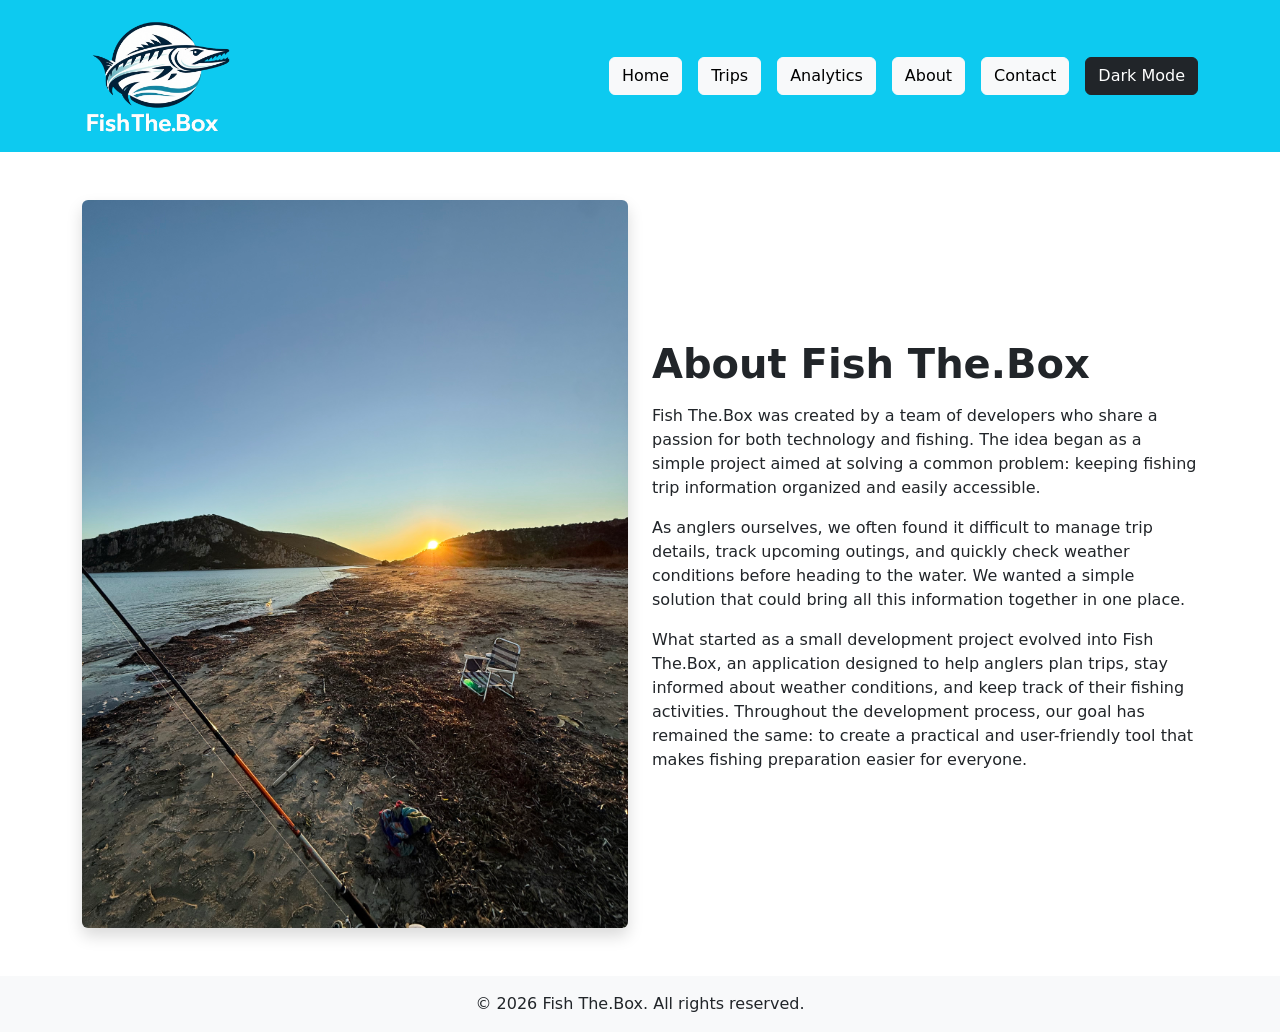
==== George KIoutas Midterm Project/About/about.html @ 332cd0f7 "Added recent activity which takes info from trip page. Also fixed the quotes on home page and gives " ====
<!DOCTYPE html>
<html lang="en">

<head>
    <meta charset="UTF-8">
    <meta name="viewport" content="width=device-width>
    <meta name="description" content="Information about Fish The.Box and its team">
    <meta name="author" content="George Kioutas">
    <title>Fish The.Box / About</title>
    <link href="https://cdn.jsdelivr.net/npm/bootstrap@5.3.3/dist/css/bootstrap.min.css"rel="stylesheet">
    <link rel="stylesheet" href="styles about.css">
    <link rel="stylesheet" href="../DarkMode/DarkMode.css">
    <script src="https://cdn.jsdelivr.net/npm/bootstrap@5.3.3/dist/js/bootstrap.bundle.min.js"defer></script>
    <script src="../DarkMode/DarkMode.js" defer></script>
    <script src="../Other Scripts/Navbar/navbar.js" defer></script>
</head>

<body>

    <!-- Header with logo and shared navigation -->


    <header class="bg-info text-white sticky-top">
        <div class="container py-3">
            <div class="d-flex justify-content-between align-items-center flex-wrap gap-3">
                <img src="../Photos/logo.png"
                     alt="Fish The.Box logo"
                     width="150"
                     height="120">

                <div id="navbar"></div>
            </div>
        </div>
    </header>

    <main>

        <!-- Information about the application -->


        <section class="about-section py-5">
            <div class="container">
                <div class="row align-items-center g-4">

                    <div class="col-md-6">
                        <img src="../Photos/divari fishing.jpeg"
                             class="img-fluid rounded shadow"
                             alt="Fishing trip by the sea">
                    </div>

                    <div class="col-md-6">
                        <h1 class="fw-bold mb-3">About Fish The.Box</h1>

                        <p >
                            Fish The.Box was created by a team of developers who share a passion for both technology and fishing. 
                            The idea began as a simple project aimed at solving a common problem: keeping fishing trip information organized and easily accessible.
                        </p>

                        <p>
                            As anglers ourselves, we often found it difficult to manage trip details, track upcoming outings, and quickly check weather conditions before heading to the water. 
                            We wanted a simple solution that could bring all this information together in one place.
                        </p>

                        <p>
                            What started as a small development project evolved into Fish The.Box, an application designed to help anglers plan trips, stay informed about weather conditions, and keep track of their fishing activities. 
                            Throughout the development process, our goal has remained the same: to create a practical and user-friendly tool that makes fishing preparation easier for everyone.
                        </p>
                    </div>

                </div>
            </div>
        </section>

 

    </main>

    <!-- Page footer -->
    <footer class="bg-light text-dark text-center py-3">
        <p class="mb-0">&copy; 2026 Fish The.Box. All rights reserved.</p>
    </footer>

</body>

</html>
---- George KIoutas Midterm Project/DarkMode/DarkMode.css ----
/* Main dark mode background */
.dark-mode {
    background-color: #121212;
    color: white;
}

/* Header in dark mode */
.dark-mode header {
    background-color: #111111 !important;
}

/* Navbar links in dark mode */
.dark-mode nav .btn-light {
    background-color: #2b2b2b;
    color: white;
    border-color: #444;
}

/* Navbar link hover in dark mode */
.dark-mode nav .btn-light:hover {
    background-color: #0dcaf0;
    color: black;
}

/* Dark mode button when dark mode is active */
.dark-mode #darkModeToggle {
    background-color: white;
    color: black;
}

/* Light Bootstrap sections become dark */
.dark-mode .bg-light {
    background-color: #1e1e1e !important;
    color: white;
}

/* Cards in dark mode */
.dark-mode .card {
    background-color: #252525;
    color: white;
    border-color: #444;
}

/* Forms in dark mode */
.dark-mode .form-control,
.dark-mode .form-select {
    background-color: #252525;
    color: white;
    border-color: #555;
}

/* Input example text stays visible in dark mode */
.dark-mode .form-control::placeholder {
    color: white;
    opacity: 1;
}

/* Keep the calendar icon visible in dark mode */
.dark-mode input[type="date"] {
    color-scheme: dark;
}

/* Table in dark mode */
.dark-mode .table * {
    background-color: #252525 !important;
    color: white !important;
    border-color: #444 !important;
}

/* Table heading in dark mode */
.dark-mode .table-info th {
    background-color: #111111 !important;
    color: white !important;
}

/* Task List title in dark mode */
.dark-mode .task-list-title {
    color: rgb(255, 255, 255);
}

/* Footer in dark mode */
.dark-mode footer {
    background-color: #111111 !important;
    color: white !important;
}

/* Home hero text stays black in dark mode */
.dark-mode .hero-content * {
    color: #111111 !important;
}

/* Results cards for trips*/

.result-dark {
    background-color: rgba(255, 255, 255, 0.95);
    border-radius: 15px;
}


/* Readable results in dark mode for trips*/

.dark-mode .result-card {
    background-color: rgba(255, 255, 255, 0.95);
    color: #111111;

}
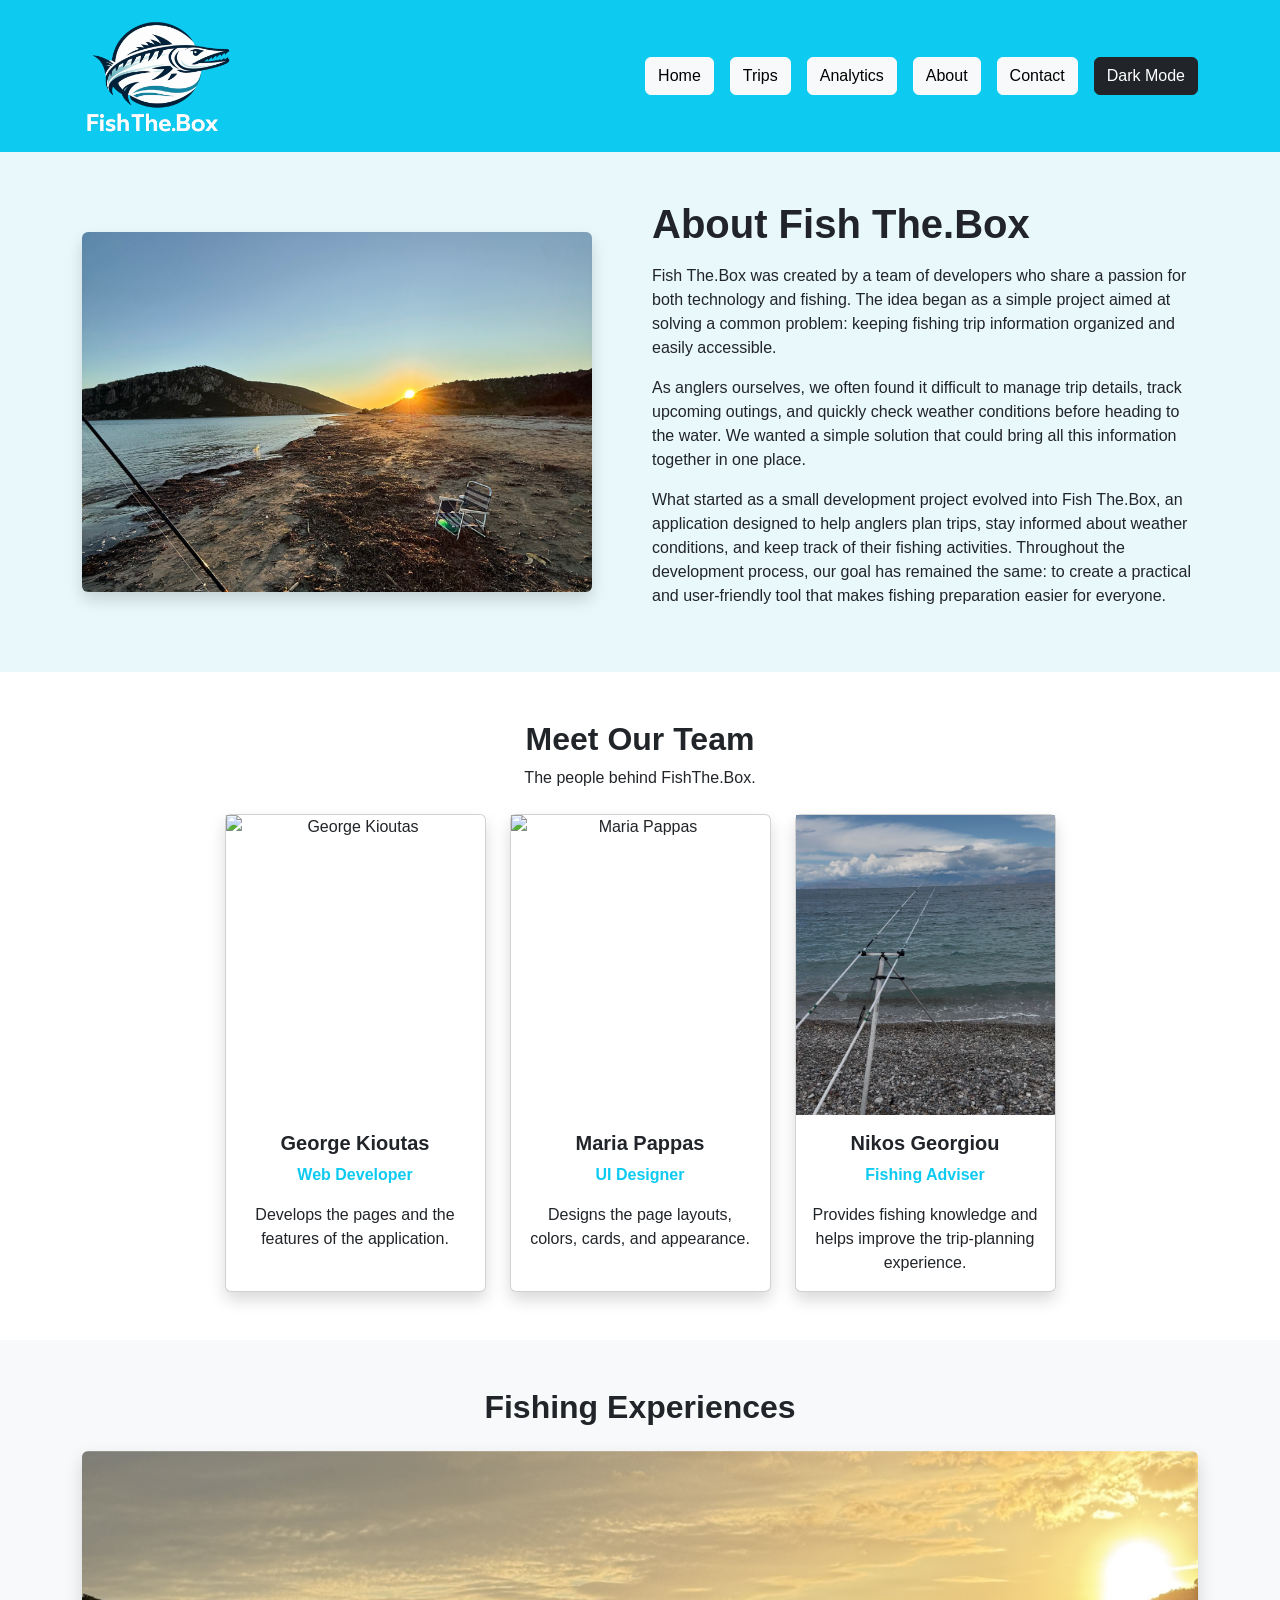
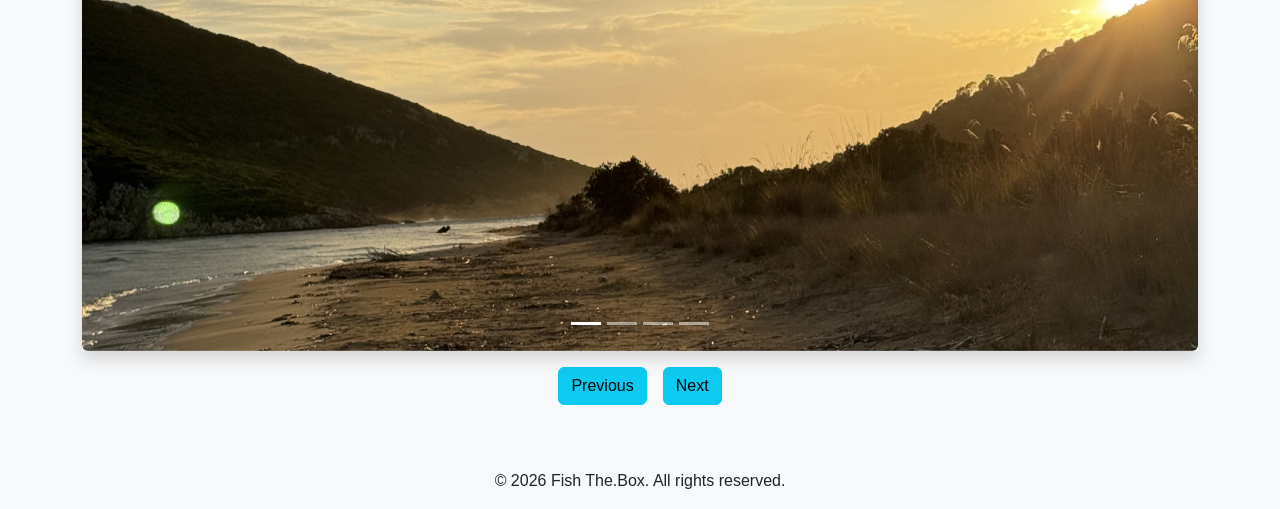
==== commit ecbb30cb: "Completed About Html + its equivvelant Css. In this page the history behind FishThe.Box was added as" ====
--- a/George KIoutas Midterm Project/About/about.html
+++ b/George KIoutas Midterm Project/About/about.html
@@ -3,14 +3,14 @@
 
 <head>
     <meta charset="UTF-8">
-    <meta name="viewport" content="width=device-width>
+    <meta name="viewport" content="width=device-width, initial-scale=1.0">
     <meta name="description" content="Information about Fish The.Box and its team">
     <meta name="author" content="George Kioutas">
     <title>Fish The.Box / About</title>
-    <link href="https://cdn.jsdelivr.net/npm/bootstrap@5.3.3/dist/css/bootstrap.min.css"rel="stylesheet">
+    <link href="https://cdn.jsdelivr.net/npm/bootstrap@5.3.3/dist/css/bootstrap.min.css" rel="stylesheet">
     <link rel="stylesheet" href="styles about.css">
     <link rel="stylesheet" href="../DarkMode/DarkMode.css">
-    <script src="https://cdn.jsdelivr.net/npm/bootstrap@5.3.3/dist/js/bootstrap.bundle.min.js"defer></script>
+    <script src="https://cdn.jsdelivr.net/npm/bootstrap@5.3.3/dist/js/bootstrap.bundle.min.js" defer></script>
     <script src="../DarkMode/DarkMode.js" defer></script>
     <script src="../Other Scripts/Navbar/navbar.js" defer></script>
 </head>
@@ -42,7 +42,7 @@
             <div class="container">
                 <div class="row align-items-center g-4">
 
-                    <div class="col-md-6">
+                    <div class="col-md-6 pe-5">
                         <img src="../Photos/divari fishing.jpeg"
                              class="img-fluid rounded shadow"
                              alt="Fishing trip by the sea">
@@ -71,11 +71,186 @@
             </div>
         </section>
 
+               <!-- Team members displayed with Bootstrap grid cards -->
+
+
+        <section class="team-section py-5">
+            <div class="container">
+                <h2 class="text-center fw-bold mb-2">Meet Our Team</h2>
+                <p class="text-center mb-4">
+                    The people behind FishThe.Box.
+                </p>
+
+                <div class="row g-4 justify-content-center">
+
+                    <div class="col-sm-6 col-lg-3">
+                        <div class="card team-card h-100 text-center shadow">
+                            <img src="../Photos/squid marathopoli.jpeg"
+                                 class="team-image"
+                                 alt="George Kioutas">
+
+                            <div class="card-body">
+                                <h3 class="h5 fw-bold">George Kioutas</h3>
+                                <p class="text-info fw-bold">Web Developer</p>
+                                <p class="card-text">
+                                    Develops the pages and the features of
+                                    the application.
+                                </p>
+                            </div>
+                        </div>
+                    </div>
+
+                    <div class="col-sm-6 col-lg-3">
+                        <div class="card team-card h-100 text-center shadow">
+                            <img src="../Photos/squid dikastika.jpeg"
+                                 class="team-image"
+                                 alt="Maria Pappas">
+
+                            <div class="card-body">
+                                <h3 class="h5 fw-bold">Maria Pappas</h3>
+                                <p class="text-info fw-bold">UI Designer</p>
+                                <p class="card-text">
+                                    Designs the page layouts, colors, cards, and appearance.
+                                </p>
+                            </div>
+                        </div>
+                    </div>
+
+                    <div class="col-sm-6 col-lg-3">
+                        <div class="card team-card h-100 text-center shadow">
+                            <img src="../Photos/julokastro .jpg"
+                                 class="team-image"
+                                 alt="Nikos Georgiou">
+
+                            <div class="card-body">
+                                <h3 class="h5 fw-bold">Nikos Georgiou</h3>
+                                <p class="text-info fw-bold">Fishing Adviser</p>
+                                <p class="card-text">
+                                    Provides fishing knowledge and helps improve
+                                    the trip-planning experience.
+                                </p>
+                            </div>
+                        </div>
+                    </div>
+
+                </div>
+            </div>
+        </section>
+
+
+
+
+        <!-- Bootstrap carousel with application images and testimonials -->
+
+
+        <section class="carousel-section py-5 bg-light">
+            <div class="container">
+                <h2 class="text-center fw-bold mb-4">Fishing Experiences</h2>
+
+                <div id="aboutCarousel"
+                     class="carousel slide shadow"
+                     data-bs-ride="carousel">
+
+                    <!-- Small slide indicators -->
+
+
+
+                    <div class="carousel-indicators">
+                        <button type="button"
+                                data-bs-target="#aboutCarousel"
+                                data-bs-slide-to="0"
+                                class="active"
+                                aria-current="true"
+                                aria-label="Slide 1">
+                        </button>
+
+                        <button type="button"
+                                data-bs-target="#aboutCarousel"
+                                data-bs-slide-to="1"
+                                aria-label="Slide 2">
+                        </button>
+
+                        <button type="button"
+                                data-bs-target="#aboutCarousel"
+                                data-bs-slide-to="2"
+                                aria-label="Slide 3">
+                        </button>
+
+                        <button type="button"
+                                data-bs-target="#aboutCarousel"
+                                data-bs-slide-to="3"
+                                aria-label="Slide 4">
+                        </button>
+                    </div>
+
+                    <!-- Carousel images -->
+
+                    
+                    <div class="carousel-inner rounded">
+
+                        <div class="carousel-item active">
+                            <img src="../Photos/divari day.jpeg"
+                                 class="d-block w-100 carousel-image"
+                                 alt="Fishing location during the day">
+
+                        </div>
+
+                        <div class="carousel-item">
+                            <img src="../Photos/laurio.jpg"
+                                 class="d-block w-100 carousel-image"
+                                 alt="Fishing location at Laurio">
+
+                        </div>
+
+                        <div class="carousel-item">
+                            <img src="../Photos/divari fishing.jpeg"
+                                 class="d-block w-100 carousel-image"
+                                 alt="Angler fishing by the sea">
+
+                        </div>
+
+                        <div class="carousel-item">
+                            <img src="../Photos/agia marina.jpeg"
+                                 class="d-block w-100 carousel-image"
+                                 alt="Fishing location at Agia Marina">
+
+                        </div>
+
+                    </div>
+
+                </div>
+
+                <!-- Simple carousel buttons Previous -->
+
+
+                <div class="d-flex justify-content-center gap-3 mt-3">
+                    <button class="btn btn-info"
+                            type="button"
+                            data-bs-target="#aboutCarousel"
+                            data-bs-slide="prev">
+                        Previous
+                    </button>
+
+
+
+                <!-- Simple carousel buttons Next -->
+                    <button class="btn btn-info"
+                            type="button"
+                            data-bs-target="#aboutCarousel"
+                            data-bs-slide="next">
+                        Next
+                    </button>
+                </div>
+            </div>
+        </section>
+
  
 
     </main>
 
     <!-- Page footer -->
+
+
     <footer class="bg-light text-dark text-center py-3">
         <p class="mb-0">&copy; 2026 Fish The.Box. All rights reserved.</p>
     </footer>
--- a/George KIoutas Midterm Project/About/styles about.css
+++ b/George KIoutas Midterm Project/About/styles about.css
@@ -0,0 +1,42 @@
+/* GENERAL PAGE STYLE */
+
+body {
+    font-family: Tahoma, Arial, sans-serif;
+}
+
+
+/* ABOUT SECTION */
+
+.about-section {
+    background-color: #e9f8fb;
+}
+
+
+
+.about-section img {
+    width: 100%;
+    height: 360px;
+    object-fit: cover;
+}
+
+/* TEAM CARDS TO FIT IMAGES*/
+
+
+
+.team-image {
+    width: 100%;
+    height: 300px;
+    object-fit: cover;
+}
+
+
+
+/* CAROUSEL */
+
+.carousel-image {
+    height: 500px;
+    object-fit: cover;
+    object-position: center;
+}
+
+
--- a/George KIoutas Midterm Project/DarkMode/DarkMode.css
+++ b/George KIoutas Midterm Project/DarkMode/DarkMode.css
@@ -104,3 +104,10 @@
     color: #111111;
 
 }
+
+
+/* Dark mode about section in about page */
+
+.dark-mode .about-section {
+    background-color: #181818;
+}
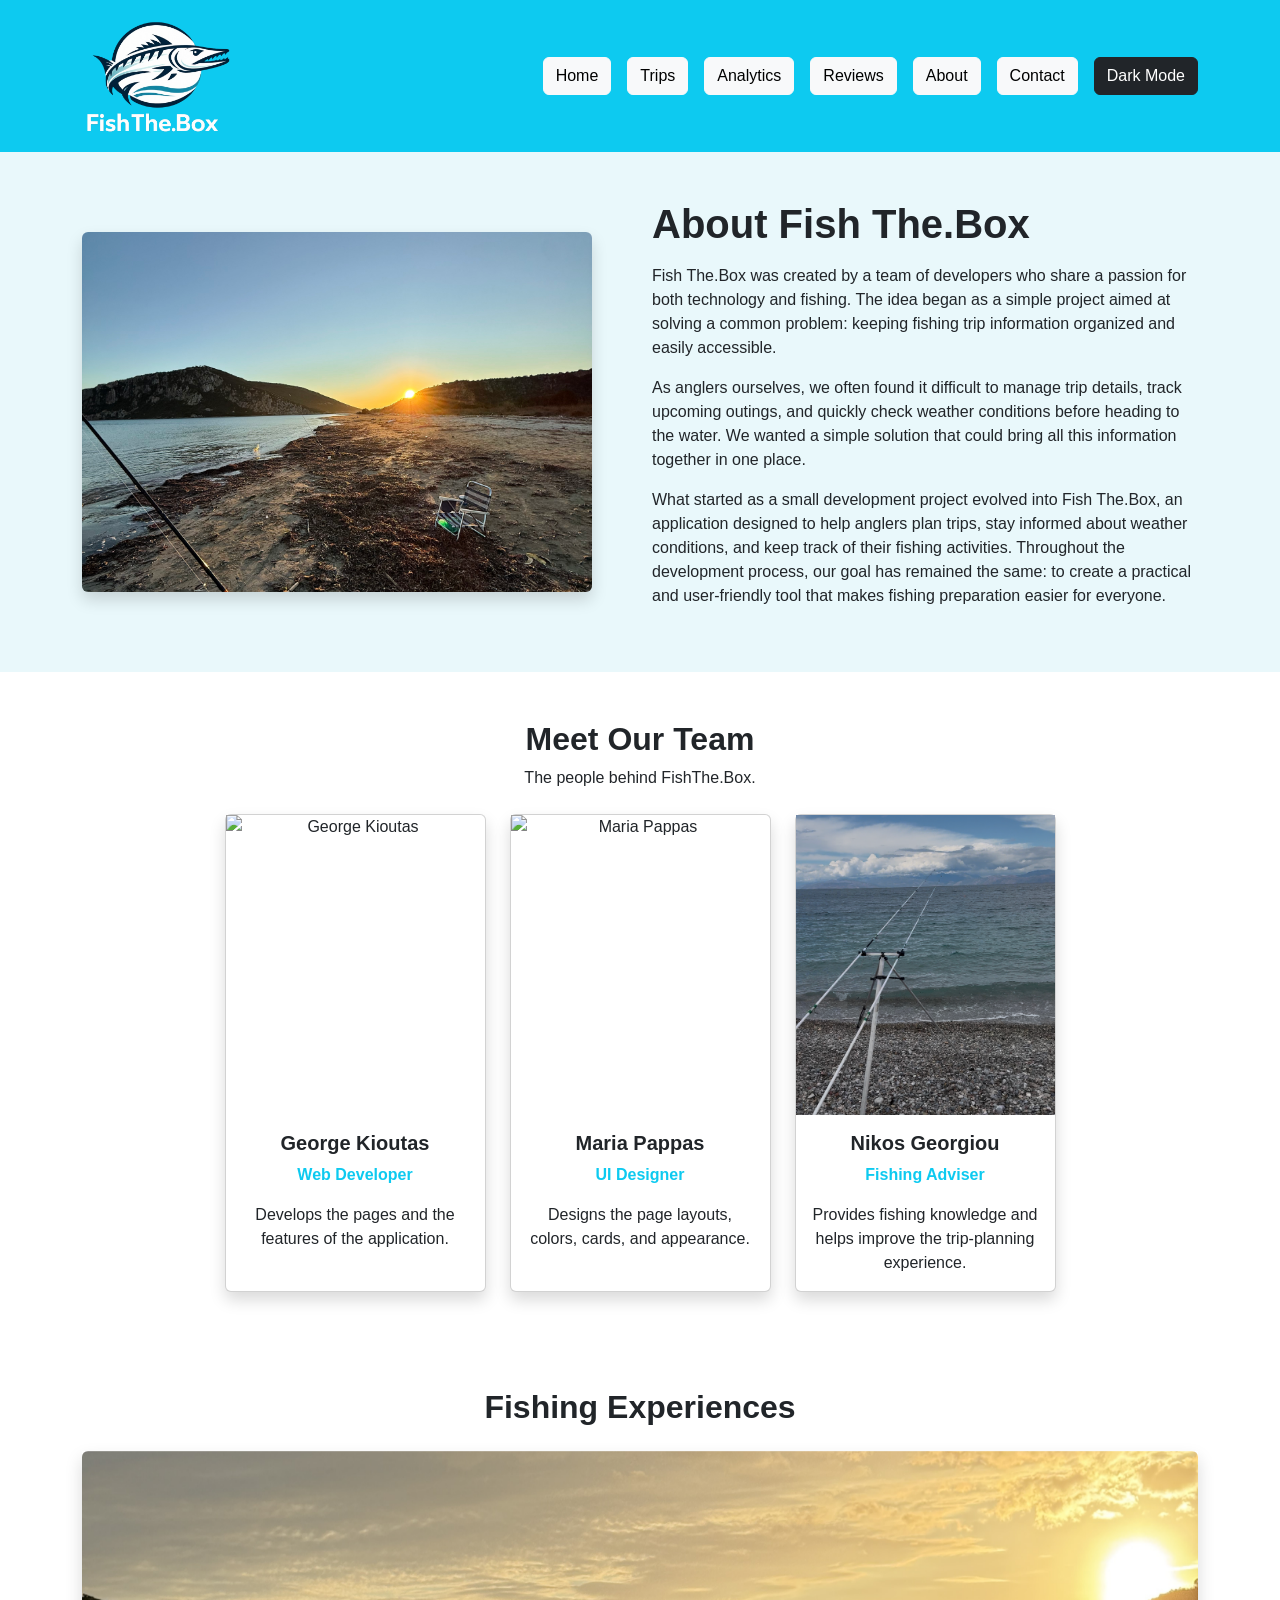
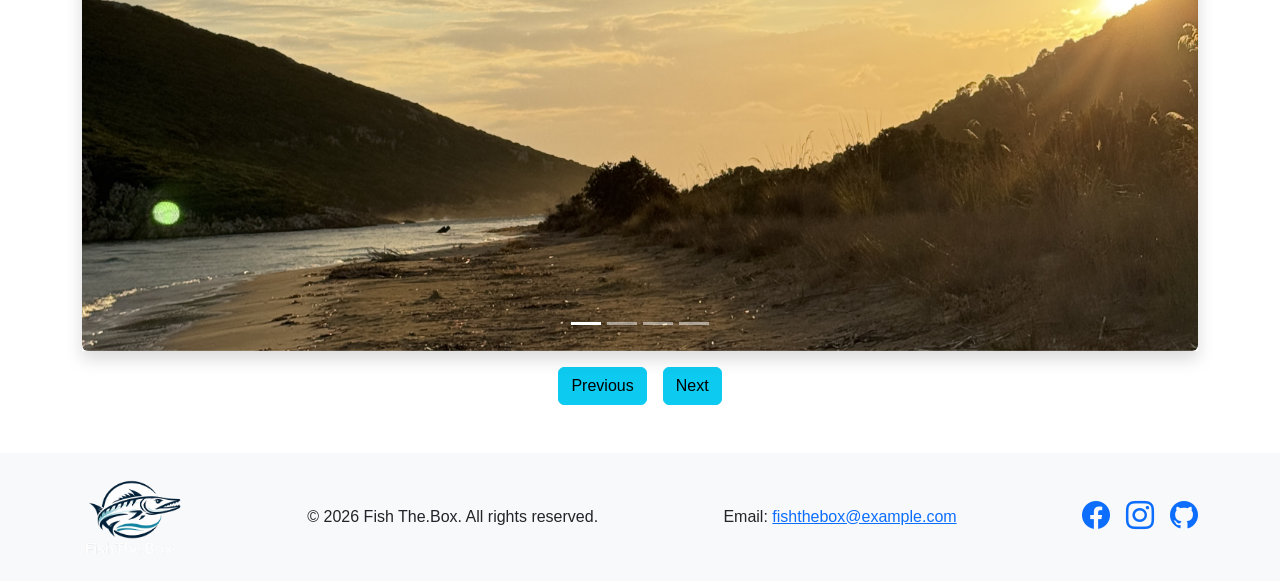
==== commit 594ce377: "Added completed footer to all pages with IG,FB, GitHub Icons email and logo. Also fixed in contact a" ====
--- a/George KIoutas Midterm Project/About/about.html
+++ b/George KIoutas Midterm Project/About/about.html
@@ -8,6 +8,7 @@
     <meta name="author" content="George Kioutas">
     <title>Fish The.Box / About</title>
     <link href="https://cdn.jsdelivr.net/npm/bootstrap@5.3.3/dist/css/bootstrap.min.css" rel="stylesheet">
+    <link href="https://cdn.jsdelivr.net/npm/bootstrap-icons@1.11.3/font/bootstrap-icons.min.css" rel="stylesheet">
     <link rel="stylesheet" href="styles about.css">
     <link rel="stylesheet" href="../DarkMode/DarkMode.css">
     <script src="https://cdn.jsdelivr.net/npm/bootstrap@5.3.3/dist/js/bootstrap.bundle.min.js" defer></script>
@@ -143,7 +144,7 @@
         <!-- Bootstrap carousel with application images and testimonials -->
 
 
-        <section class="carousel-section py-5 bg-light">
+        <section class="carousel-section py-5">
             <div class="container">
                 <h2 class="text-center fw-bold mb-4">Fishing Experiences</h2>
 
@@ -251,8 +252,34 @@
     <!-- Page footer -->
 
 
-    <footer class="bg-light text-dark text-center py-3">
-        <p class="mb-0">&copy; 2026 Fish The.Box. All rights reserved.</p>
+    <!-- Footer with logo and contact information -->
+    <footer class="bg-light text-dark py-4">
+        <div class="container d-flex justify-content-between align-items-center flex-wrap gap-4">
+            <img src="../Photos/logo.png"
+                 alt="Fish The.Box logo"
+                 width="100"
+                 height="80">
+
+            <p class="mb-0">&copy; 2026 Fish The.Box. All rights reserved.</p>
+
+            <p class="mb-0">
+                Email:
+                <a href="mailto:fishthebox@example.com">fishthebox@example.com</a>
+            </p>
+
+            <div class="d-flex gap-3 fs-3">
+                <a href="https://www.facebook.com/" aria-label="Facebook">
+                    <i class="bi bi-facebook"></i>
+                </a>
+                <a href="https://www.instagram.com/" aria-label="Instagram">
+                    <i class="bi bi-instagram"></i>
+                </a>
+                <a href="https://github.com/G1org0s/Internet-Programming.git"
+                   aria-label="GitHub">
+                    <i class="bi bi-github"></i>
+                </a>
+            </div>
+        </div>
     </footer>
 
 </body>
--- a/George KIoutas Midterm Project/DarkMode/DarkMode.css
+++ b/George KIoutas Midterm Project/DarkMode/DarkMode.css
@@ -106,8 +106,26 @@
 }
 
 
-/* Dark mode about section in about page */
+/* Dark mode about the about page */
 
 .dark-mode .about-section {
     background-color: #181818;
-}+}
+
+/* Dark mode about section in contuct page */
+.dark-mode .contact-section {
+    background-color: #181818;
+}
+
+/* Dark mode about section in analytics page */
+
+.dark-mode .analytics-section {
+    background-color: #181818;
+}
+
+
+/* Dark mode about section in reviews page */
+
+.dark-mode .reviews-section {
+    background-color: #181818;
+}
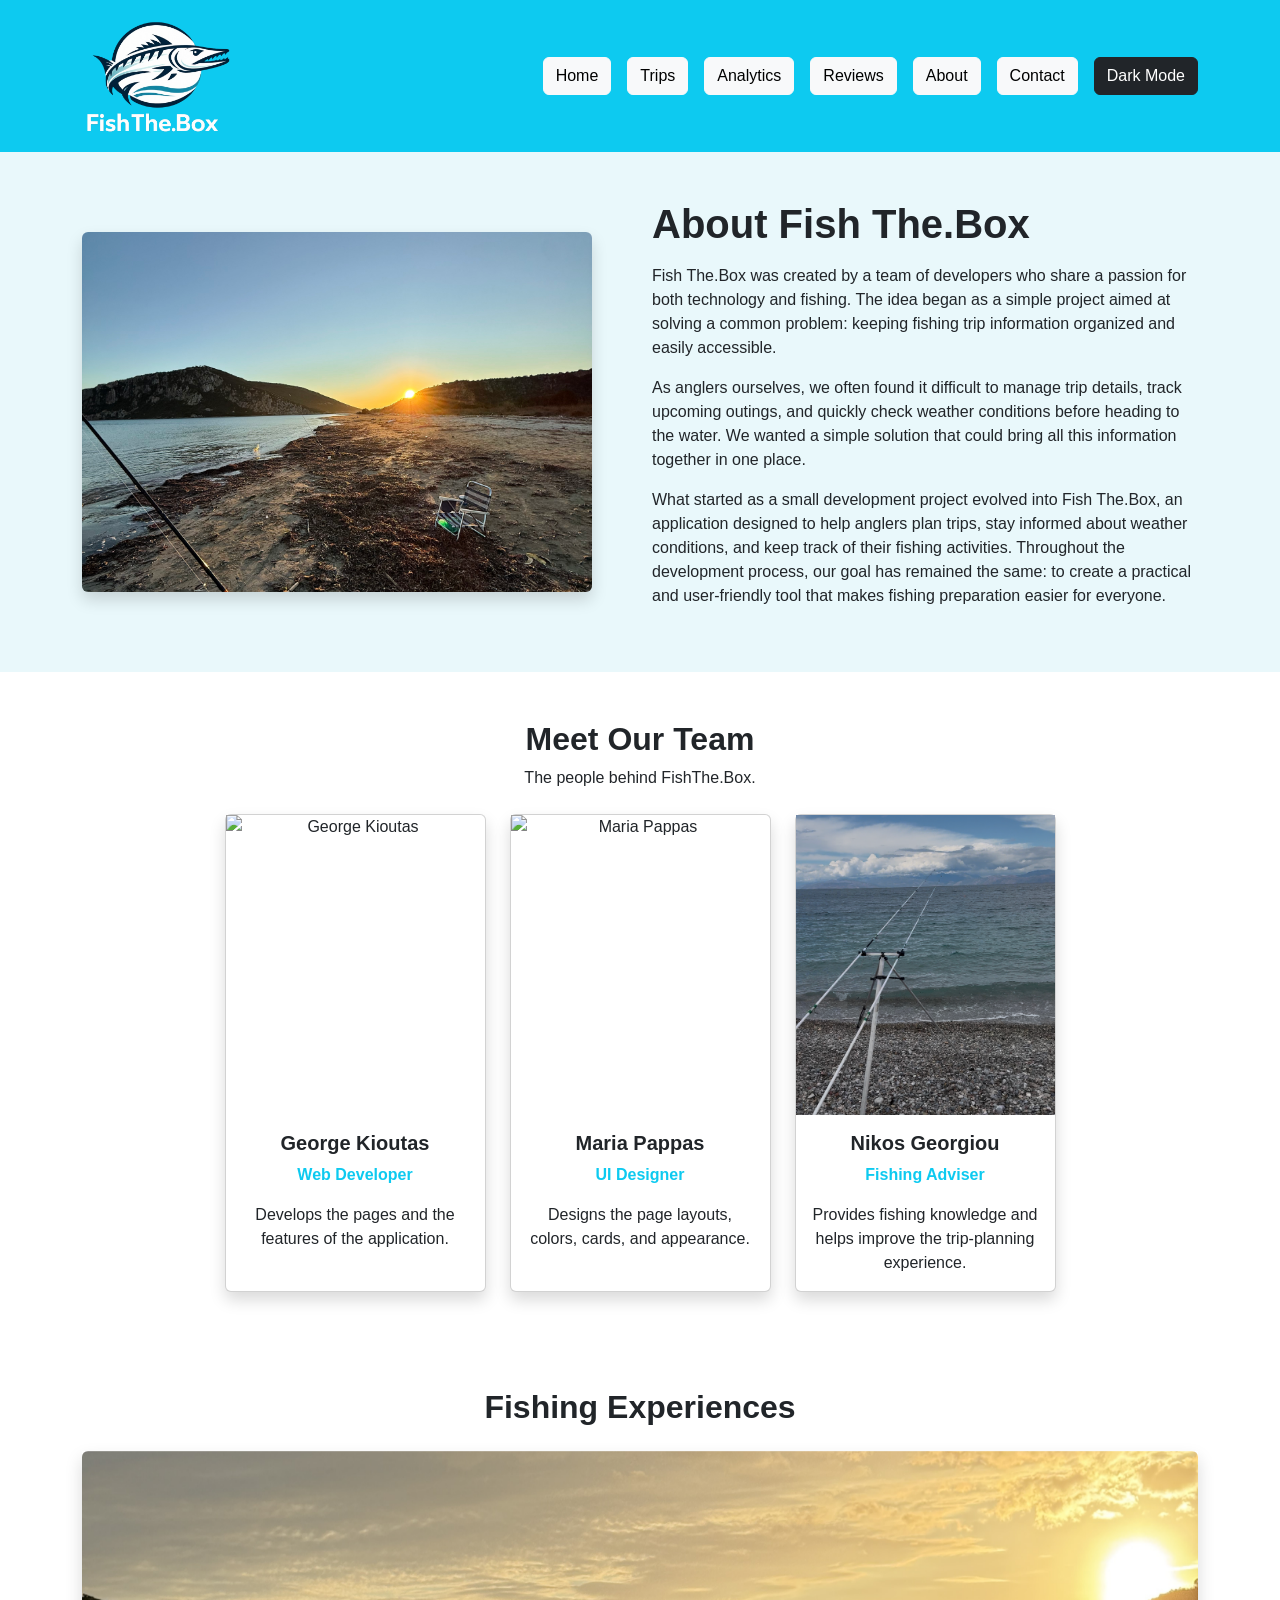
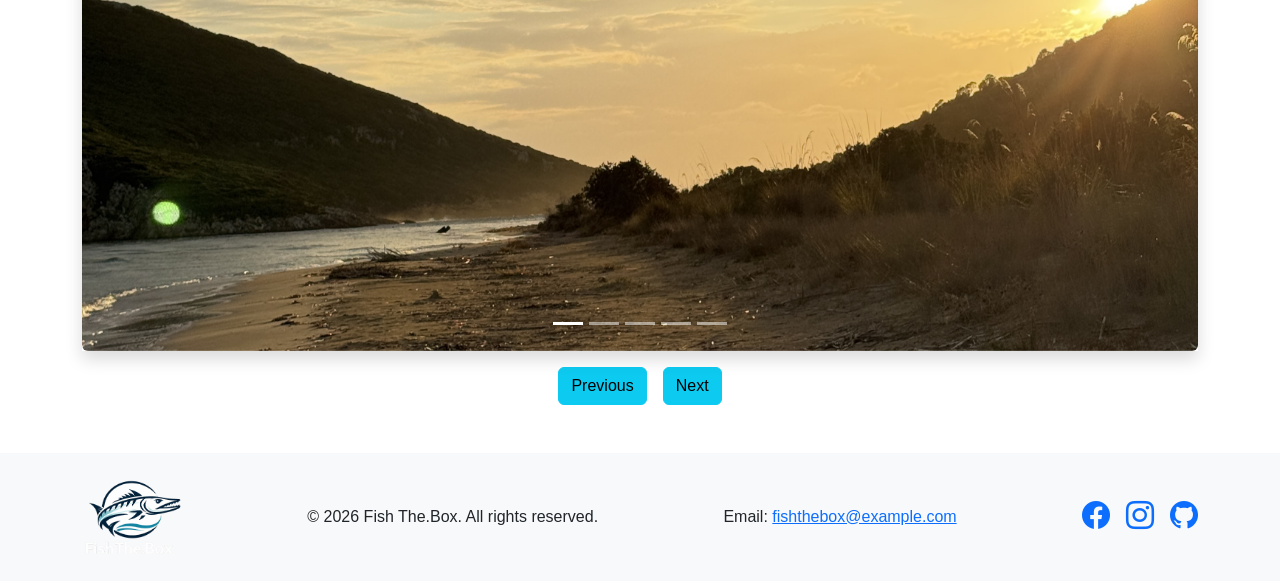
==== commit 3492f668: "Added one more photo to the carousel in about page and its corresponding .css code to center it" ====
--- a/George KIoutas Midterm Project/About/about.html
+++ b/George KIoutas Midterm Project/About/about.html
@@ -182,6 +182,12 @@
                                 data-bs-slide-to="3"
                                 aria-label="Slide 4">
                         </button>
+
+                        <button type="button"
+                                data-bs-target="#aboutCarousel"
+                                data-bs-slide-to="4"
+                                aria-label="Slide 5">
+                        </button>
                     </div>
 
                     <!-- Carousel images -->
@@ -214,6 +220,13 @@
                             <img src="../Photos/agia marina.jpeg"
                                  class="d-block w-100 carousel-image"
                                  alt="Fishing location at Agia Marina">
+
+                        </div>
+
+                        <div class="carousel-item">
+                            <img src="../Photos/kiato.jpg"
+                                 class="d-block w-100 carousel-image kiato-carousel-image"
+                                 alt="Fishing location at Kiato">
 
                         </div>
 
--- a/George KIoutas Midterm Project/About/styles about.css
+++ b/George KIoutas Midterm Project/About/styles about.css
@@ -39,4 +39,7 @@
     object-position: center;
 }
 
+.kiato-carousel-image {
+    object-position: center top;
+}
 
